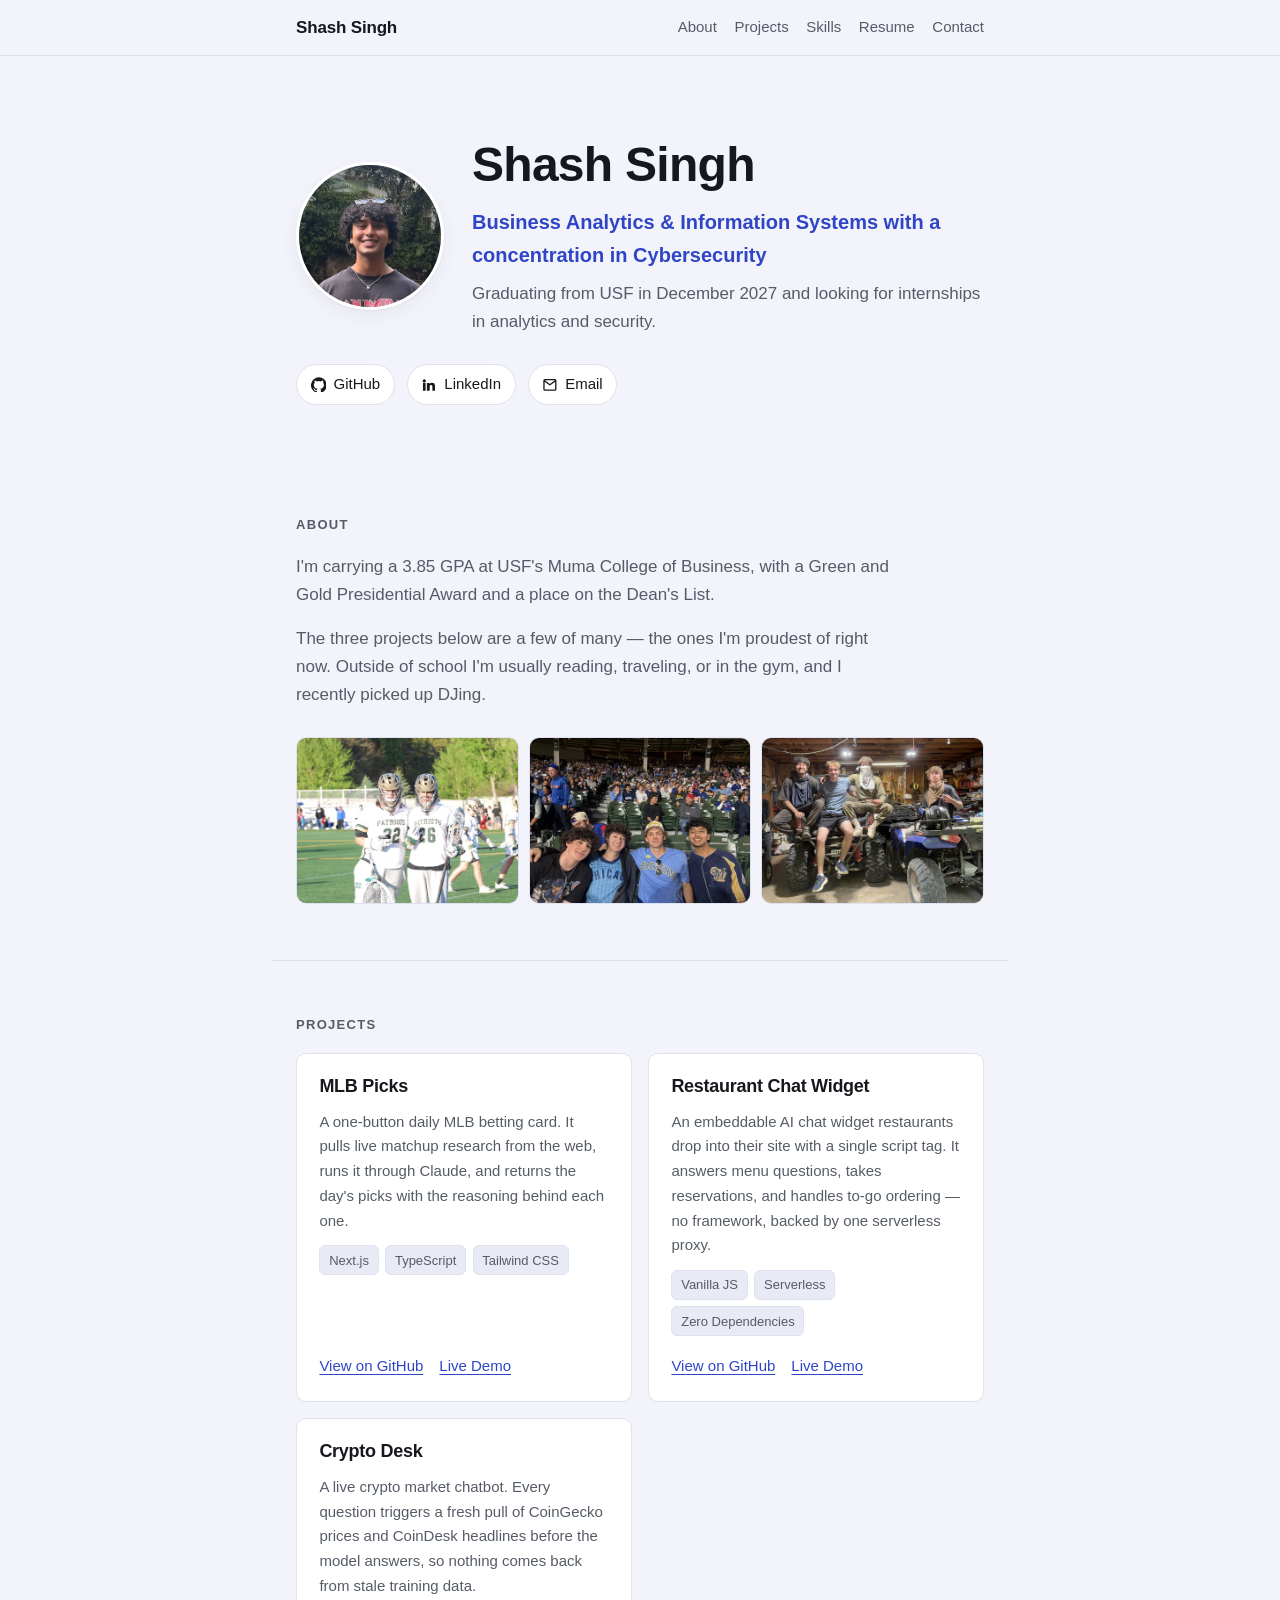
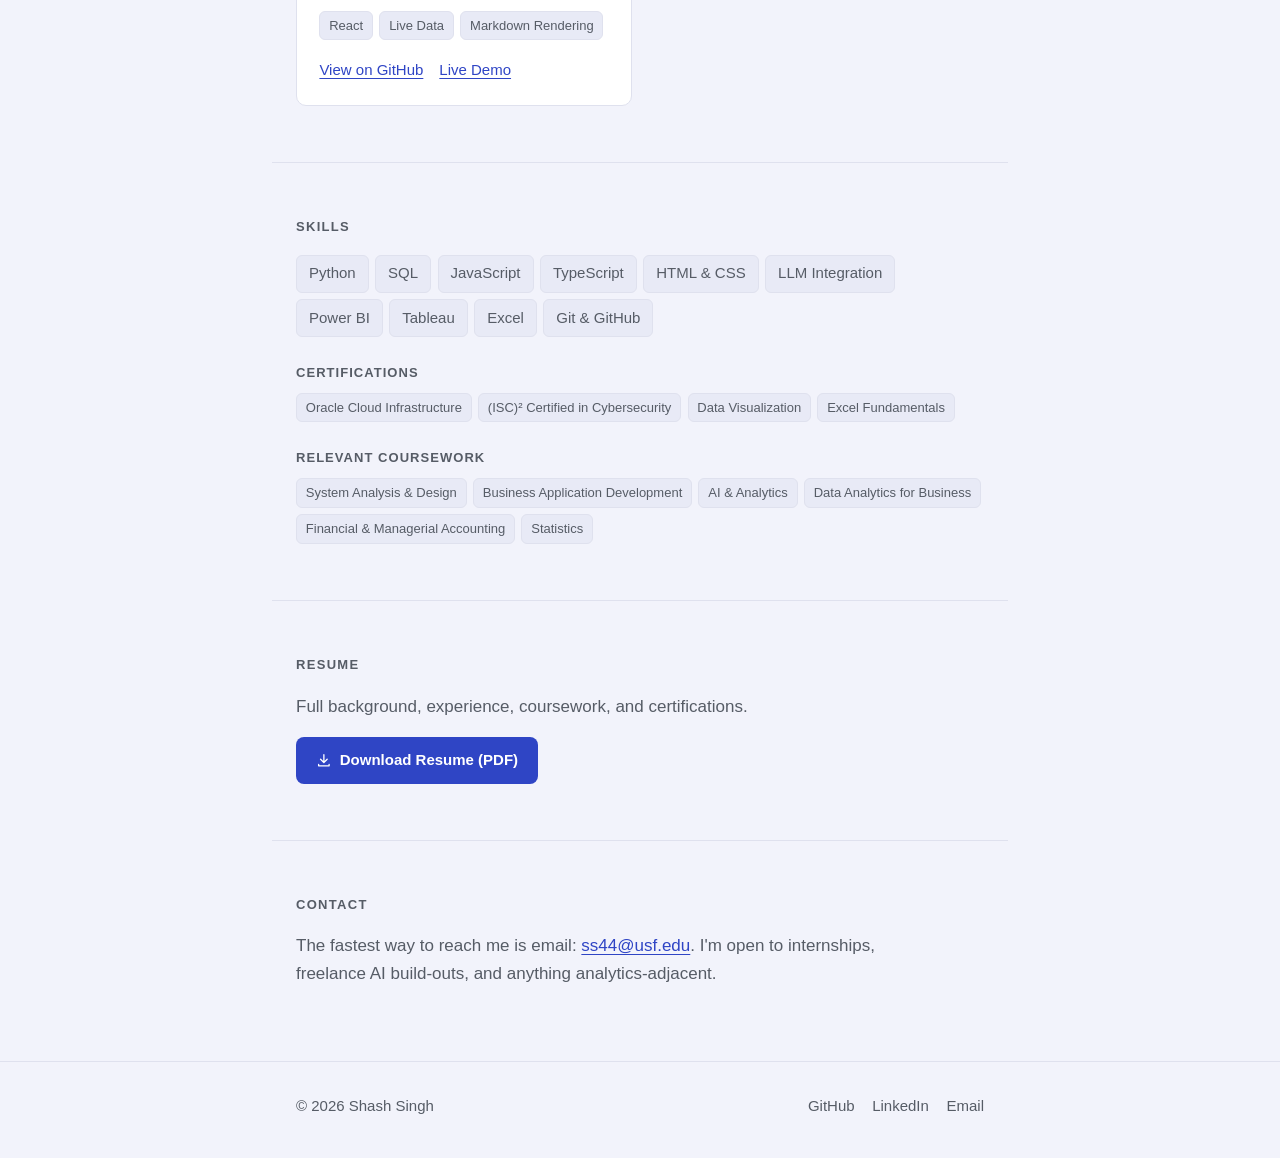
==== index.html @ b70b8b99 "Swap the mountain photo for two group shots The About strip is now three 4:3 photos instead of two s" ====
<!DOCTYPE html>
<html lang="en">
<head>
<meta charset="utf-8">
<meta name="viewport" content="width=device-width, initial-scale=1">
<title>Shash Singh — Business Analytics &amp; Information Systems</title>
<meta name="description" content="Shash Singh — analytics and cybersecurity student at the University of South Florida, building web apps and data tools.">
<link rel="stylesheet" href="styles.css">
</head>
<body>

<a class="skip-link" href="#main">Skip to content</a>

<header class="site-header">
  <div class="wrap header-inner">
    <a class="brand" href="#top">Shash Singh</a>
    <nav aria-label="Primary">
      <ul class="nav-list">
        <li><a href="#about">About</a></li>
        <li><a href="#projects">Projects</a></li>
        <li><a href="#skills">Skills</a></li>
        <li><a href="#resume">Resume</a></li>
        <li><a href="#contact">Contact</a></li>
      </ul>
    </nav>
  </div>
</header>

<main id="main">

  <!-- ============ HERO ============ -->
  <section id="top" class="hero wrap reveal">
    <div class="hero-inner">
      <img class="headshot" src="headshot.jpg" width="700" height="700"
           alt="Shash Singh">
      <div class="hero-text">
        <h1>Shash Singh</h1>
        <p class="hero-title">Business Analytics &amp; Information Systems with a concentration in Cybersecurity</p>
        <p class="hero-summary">
          Graduating from USF in December 2027 and looking for internships in analytics
          and security.
        </p>
      </div>
    </div>

    <ul class="social-list" aria-label="Social links">
      <li>
        <a class="social-link" href="https://github.com/shash825" rel="me noopener">
          <svg class="icon" viewBox="0 0 24 24" aria-hidden="true" focusable="false"><path fill="currentColor" d="M12 .5a12 12 0 0 0-3.79 23.4c.6.1.82-.26.82-.58v-2.2c-3.34.73-4.04-1.42-4.04-1.42-.55-1.4-1.34-1.77-1.34-1.77-1.1-.75.08-.73.08-.73 1.21.08 1.85 1.24 1.85 1.24 1.07 1.85 2.81 1.32 3.5 1.01.11-.78.42-1.32.76-1.62-2.67-.3-5.47-1.34-5.47-5.96 0-1.32.47-2.39 1.24-3.23-.13-.3-.54-1.53.11-3.18 0 0 1.01-.32 3.3 1.23a11.5 11.5 0 0 1 6.01 0c2.29-1.55 3.3-1.23 3.3-1.23.65 1.65.24 2.88.12 3.18.77.84 1.23 1.91 1.23 3.23 0 4.63-2.8 5.65-5.48 5.95.43.37.82 1.1.82 2.22v3.29c0 .32.21.69.82.57A12 12 0 0 0 12 .5Z"/></svg>
          GitHub
        </a>
      </li>
      <li>
        <a class="social-link" href="https://www.linkedin.com/in/shash28" rel="me noopener">
          <svg class="icon" viewBox="0 0 24 24" aria-hidden="true" focusable="false"><path fill="currentColor" d="M4.98 3.5a2.5 2.5 0 1 1 0 5 2.5 2.5 0 0 1 0-5ZM3 9h4v12H3V9Zm6 0h3.8v1.64h.05A4.17 4.17 0 0 1 16.6 8.7c4 0 4.74 2.5 4.74 5.76V21h-4v-5.66c0-1.35-.03-3.09-1.9-3.09-1.9 0-2.19 1.47-2.19 2.99V21H9V9Z"/></svg>
          LinkedIn
        </a>
      </li>
      <li>
        <a class="social-link" href="mailto:ss44@usf.edu">
          <svg class="icon" viewBox="0 0 24 24" aria-hidden="true" focusable="false"><path fill="currentColor" d="M2 5.5A2.5 2.5 0 0 1 4.5 3h15A2.5 2.5 0 0 1 22 5.5v13a2.5 2.5 0 0 1-2.5 2.5h-15A2.5 2.5 0 0 1 2 18.5v-13Zm2.4-.5 7.6 5.7L19.6 5H4.4ZM20 7.1l-7.4 5.56a1 1 0 0 1-1.2 0L4 7.1V19h16V7.1Z"/></svg>
          Email
        </a>
      </li>
    </ul>
  </section>

  <!-- ============ ABOUT ============ -->
  <section id="about" class="wrap section reveal">
    <h2>About</h2>
    <p class="prose">
      I'm carrying a 3.85 GPA at USF's Muma College of Business, with a Green and Gold
      Presidential Award and a place on the Dean's List.
    </p>
    <p class="prose">
      The three projects below are a few of many — the ones I'm proudest of right now.
      Outside of school I'm usually reading, traveling, or in the gym, and I recently
      picked up DJing.
    </p>

    <ul class="photo-strip">
      <li>
        <img src="photo-lacrosse.jpg" width="1000" height="750" loading="lazy"
             alt="Shash on the field with a teammate during a lacrosse game">
      </li>
      <li>
        <img src="photo-ballgame.jpg" width="1000" height="750" loading="lazy"
             alt="Shash with friends in the stands at a baseball game">
      </li>
      <li>
        <img src="photo-garage.jpg" width="1000" height="750" loading="lazy"
             alt="Shash with friends sitting on an ATV in a garage">
      </li>
    </ul>
  </section>

  <!-- ============ PROJECTS ============ -->
  <section id="projects" class="wrap section reveal">
    <h2>Projects</h2>
    <ul class="project-grid">

      <li class="card">
        <h3 class="card-title">MLB Picks</h3>
        <p class="card-desc">
          A one-button daily MLB betting card. It pulls live matchup research from the web,
          runs it through Claude, and returns the day's picks with the reasoning behind each one.
        </p>
        <ul class="tags" aria-label="Tech stack">
          <li class="tag">Next.js</li>
          <li class="tag">TypeScript</li>
          <li class="tag">Tailwind CSS</li>
        </ul>
        <p class="card-links">
          <a href="https://github.com/shash825/mlb-picks">View on GitHub<span class="sr-only"> — MLB Picks</span></a>
          <a href="https://mlb-picks-sooty.vercel.app">Live Demo<span class="sr-only"> — MLB Picks</span></a>
        </p>
      </li>

      <li class="card">
        <h3 class="card-title">Restaurant Chat Widget</h3>
        <p class="card-desc">
          An embeddable AI chat widget restaurants drop into their site with a single script
          tag. It answers menu questions, takes reservations, and handles to-go ordering —
          no framework, backed by one serverless proxy.
        </p>
        <ul class="tags" aria-label="Tech stack">
          <li class="tag">Vanilla JS</li>
          <li class="tag">Serverless</li>
          <li class="tag">Zero Dependencies</li>
        </ul>
        <p class="card-links">
          <a href="https://github.com/shash825/restaurant-chat-widget">View on GitHub<span class="sr-only"> — Restaurant Chat Widget</span></a>
          <a href="https://restaurant-chatbot-widget.vercel.app">Live Demo<span class="sr-only"> — Restaurant Chat Widget</span></a>
        </p>
      </li>

      <li class="card">
        <h3 class="card-title">Crypto Desk</h3>
        <p class="card-desc">
          A live crypto market chatbot. Every question triggers a fresh pull of CoinGecko
          prices and CoinDesk headlines before the model answers, so nothing comes back
          from stale training data.
        </p>
        <ul class="tags" aria-label="Tech stack">
          <li class="tag">React</li>
          <li class="tag">Live Data</li>
          <li class="tag">Markdown Rendering</li>
        </ul>
        <p class="card-links">
          <a href="https://github.com/shash825/crypto-newsletter-bot">View on GitHub<span class="sr-only"> — Crypto Desk</span></a>
          <a href="https://crypto-newsletter-bot.vercel.app">Live Demo<span class="sr-only"> — Crypto Desk</span></a>
        </p>
      </li>

    </ul>
  </section>

  <!-- ============ SKILLS ============ -->
  <section id="skills" class="wrap section reveal">
    <h2>Skills</h2>
    <ul class="tags tags-lg" aria-label="Skills and tools">
      <li class="tag">Python</li>
      <li class="tag">SQL</li>
      <li class="tag">JavaScript</li>
      <li class="tag">TypeScript</li>
      <li class="tag">HTML &amp; CSS</li>
      <li class="tag">LLM Integration</li>
      <li class="tag">Power BI</li>
      <li class="tag">Tableau</li>
      <li class="tag">Excel</li>
      <li class="tag">Git &amp; GitHub</li>
    </ul>

    <h3 class="subhead">Certifications</h3>
    <ul class="tags" aria-label="Certifications">
      <li class="tag">Oracle Cloud Infrastructure</li>
      <li class="tag">(ISC)² Certified in Cybersecurity</li>
      <li class="tag">Data Visualization</li>
      <li class="tag">Excel Fundamentals</li>
    </ul>

    <h3 class="subhead">Relevant Coursework</h3>
    <ul class="tags" aria-label="Relevant coursework">
      <li class="tag">System Analysis &amp; Design</li>
      <li class="tag">Business Application Development</li>
      <li class="tag">AI &amp; Analytics</li>
      <li class="tag">Data Analytics for Business</li>
      <li class="tag">Financial &amp; Managerial Accounting</li>
      <li class="tag">Statistics</li>
    </ul>
  </section>

  <!-- ============ RESUME ============ -->
  <section id="resume" class="wrap section reveal">
    <h2>Resume</h2>
    <p class="prose">Full background, experience, coursework, and certifications.</p>
    <p>
      <a class="btn" href="resume.pdf" download="Shashwat-Singh-Resume.pdf">
        <svg class="icon" viewBox="0 0 24 24" aria-hidden="true" focusable="false"><path fill="currentColor" d="M12 3a1 1 0 0 1 1 1v9.59l3.3-3.3a1 1 0 1 1 1.4 1.42l-5 5a1 1 0 0 1-1.4 0l-5-5a1 1 0 1 1 1.4-1.42l3.3 3.3V4a1 1 0 0 1 1-1Zm-8 15a1 1 0 0 1 1 1v1h14v-1a1 1 0 1 1 2 0v2a1 1 0 0 1-1 1H4a1 1 0 0 1-1-1v-2a1 1 0 0 1 1-1Z"/></svg>
        Download Resume (PDF)
      </a>
    </p>
  </section>

  <!-- ============ CONTACT ============ -->
  <section id="contact" class="wrap section reveal">
    <h2>Contact</h2>
    <p class="prose">
      The fastest way to reach me is email: <a href="mailto:ss44@usf.edu">ss44@usf.edu</a>.
      I'm open to internships, freelance AI build-outs, and anything analytics-adjacent.
    </p>
  </section>

</main>

<footer class="site-footer">
  <div class="wrap footer-inner">
    <p class="footer-name">&copy; <span id="year">2026</span> Shash Singh</p>
    <ul class="footer-links">
      <li><a href="https://github.com/shash825" rel="me noopener">GitHub</a></li>
      <li><a href="https://www.linkedin.com/in/shash28" rel="me noopener">LinkedIn</a></li>
      <li><a href="mailto:ss44@usf.edu">Email</a></li>
    </ul>
  </div>
</footer>

<script src="script.js"></script>
</body>
</html>
---- styles.css ----
/* ============================================================
   Personal portfolio — minimal static stylesheet
   Palette: near-black text on a soft indigo page, white cards, one indigo accent.
   All text/background pairs below meet WCAG AA (4.5:1+).
   ============================================================ */

:root {
  --bg:        #f2f3fb;   /* soft indigo page background */
  --surface:   #ffffff;   /* cards, chips, sticky header */
  --text:      #16181d;   /* 16.1:1 on --bg */
  --text-soft: #565c66;   /* 6.1:1  on --bg */
  --border:    #dfe1ee;   /* cool hairline, tuned to --bg */
  --accent:    #2f45c5;   /* 7.9:1  on --bg */
  --accent-dk: #1f2f96;

  --max: 46rem;
  --pad: 1.5rem;

  --radius: 10px;
  --shadow: 0 1px 2px rgba(22, 24, 29, .05), 0 6px 20px rgba(22, 24, 29, .05);

  --font: -apple-system, BlinkMacSystemFont, "Segoe UI", Roboto, Helvetica,
          Arial, "Noto Sans", sans-serif;
}

*, *::before, *::after { box-sizing: border-box; }

html { scroll-behavior: smooth; }

body {
  margin: 0;
  background: var(--bg);
  color: var(--text);
  font-family: var(--font);
  font-size: 1.0625rem;
  line-height: 1.65;
  -webkit-font-smoothing: antialiased;
}

img { max-width: 100%; height: auto; }

/* ---------- layout ---------- */

.wrap {
  width: 100%;
  max-width: var(--max);
  margin-inline: auto;
  padding-inline: var(--pad);
}

.section { padding-block: 3.5rem; }
.section + .section { border-top: 1px solid var(--border); }

/* ---------- typography ---------- */

h1, h2, h3 { line-height: 1.2; letter-spacing: -0.015em; margin: 0; }

h1 { font-size: clamp(2.25rem, 6vw, 3rem); font-weight: 700; }

h2 {
  font-size: 0.8125rem;
  font-weight: 600;
  text-transform: uppercase;
  letter-spacing: .1em;
  color: var(--text-soft);
  margin-bottom: 1.25rem;
}

h3 { font-size: 1.125rem; font-weight: 650; }

/* Sub-heading inside a section (e.g. Certifications under Skills) */
.subhead {
  font-size: .8125rem;
  font-weight: 600;
  text-transform: uppercase;
  letter-spacing: .08em;
  color: var(--text-soft);
  margin: 1.75rem 0 .75rem;
}

p { margin: 0 0 1rem; }
p:last-child { margin-bottom: 0; }

.prose { color: var(--text-soft); max-width: 38rem; }

a { color: var(--accent); text-decoration-thickness: 1px; text-underline-offset: 3px; }
a:hover { color: var(--accent-dk); }

:focus-visible {
  outline: 2px solid var(--accent);
  outline-offset: 3px;
  border-radius: 4px;
}

.sr-only {
  position: absolute; width: 1px; height: 1px;
  padding: 0; margin: -1px; overflow: hidden;
  clip: rect(0 0 0 0); white-space: nowrap; border: 0;
}

.skip-link {
  position: absolute; left: 50%; top: 0;
  transform: translate(-50%, -120%);
  background: var(--surface); color: var(--text);
  padding: .6rem 1rem; border: 1px solid var(--border);
  border-radius: 0 0 var(--radius) var(--radius);
  z-index: 20; text-decoration: none;
}
.skip-link:focus { transform: translate(-50%, 0); }

/* ---------- header ---------- */

.site-header {
  position: sticky; top: 0; z-index: 10;
  background: rgba(242, 243, 251, .88);
  backdrop-filter: blur(8px);
  border-bottom: 1px solid var(--border);
}

.header-inner {
  display: flex; flex-wrap: wrap; gap: .5rem 1.25rem;
  align-items: center; justify-content: space-between;
  padding-block: .85rem;
}

.brand {
  font-weight: 650; color: var(--text); text-decoration: none;
  letter-spacing: -0.01em;
}
.brand:hover { color: var(--accent); }

.nav-list {
  display: flex; flex-wrap: wrap; gap: 1.1rem;
  list-style: none; margin: 0; padding: 0;
  font-size: .9375rem;
}
.nav-list a { color: var(--text-soft); text-decoration: none; }
.nav-list a:hover { color: var(--accent); text-decoration: underline; }

/* ---------- hero ---------- */

.hero { padding-block: 5rem 3.5rem; }

.hero-inner {
  display: flex;
  align-items: center;
  gap: 1.75rem;
}

.headshot {
  width: clamp(96px, 20vw, 148px);
  height: auto;
  aspect-ratio: 1;
  flex: none;
  border-radius: 50%;
  object-fit: cover;
  border: 3px solid var(--surface);
  box-shadow: var(--shadow);
}

.hero-text { min-width: 0; }

.hero-title {
  font-size: 1.25rem; font-weight: 550;
  color: var(--accent);
  margin-top: .75rem; margin-bottom: .5rem;
}

.hero-summary { color: var(--text-soft); max-width: 34rem; }

.social-list {
  display: flex; flex-wrap: wrap; gap: .5rem .75rem;
  list-style: none; margin: 1.75rem 0 0; padding: 0;
}

.social-link {
  display: inline-flex; align-items: center; gap: .45rem;
  padding: .45rem .85rem;
  font-size: .9375rem; font-weight: 500;
  color: var(--text); text-decoration: none;
  background: var(--surface);
  border: 1px solid var(--border);
  border-radius: 999px;
  transition: border-color .15s ease, color .15s ease, transform .15s ease;
}
.social-link:hover {
  color: var(--accent); border-color: var(--accent);
  transform: translateY(-1px);
}

.icon { width: 1.05em; height: 1.05em; flex: none; }

/* ---------- photo strip (About) ---------- */

.photo-strip {
  display: grid;
  grid-template-columns: repeat(3, 1fr);
  gap: .6rem;
  list-style: none;
  margin: 1.75rem 0 0;
  padding: 0;
}

.photo-strip img {
  display: block;
  width: 100%;
  height: auto;
  aspect-ratio: 4 / 3;
  object-fit: cover;
  border-radius: var(--radius);
  border: 1px solid var(--border);
  transition: transform .2s ease;
}
.photo-strip img:hover { transform: scale(1.015); }

/* ---------- projects ---------- */

.project-grid {
  display: grid; gap: 1rem;
  grid-template-columns: repeat(auto-fit, minmax(17rem, 1fr));
  list-style: none; margin: 0; padding: 0;
}

.card {
  display: flex; flex-direction: column;
  gap: .75rem;
  background: var(--surface);
  border: 1px solid var(--border);
  border-radius: var(--radius);
  padding: 1.4rem;
  transition: border-color .18s ease, box-shadow .18s ease, transform .18s ease;
}
.card:hover {
  border-color: #c9cde4;
  box-shadow: var(--shadow);
  transform: translateY(-2px);
}

.card-title { margin: 0; }
.card-desc { color: var(--text-soft); font-size: .9375rem; margin: 0; }

.card-links {
  display: flex; flex-wrap: wrap; gap: 1rem;
  margin: auto 0 0; padding-top: .35rem;
  font-size: .9375rem; font-weight: 500;
}

/* ---------- tags ---------- */

.tags {
  display: flex; flex-wrap: wrap; gap: .4rem;
  list-style: none; margin: 0; padding: 0;
}

.tag {
  font-size: .8125rem;
  color: var(--text-soft);
  background: #e8eaf6;
  border: 1px solid var(--border);
  border-radius: 6px;
  padding: .2rem .55rem;
  white-space: nowrap;
}

.tags-lg .tag { font-size: .9375rem; padding: .35rem .75rem; }

/* ---------- buttons ---------- */

.btn {
  display: inline-flex; align-items: center; gap: .5rem;
  background: var(--accent); color: #fff;
  font-weight: 550; font-size: .9375rem;
  padding: .7rem 1.25rem;
  border-radius: 8px; text-decoration: none;
  transition: background .15s ease, transform .15s ease;
}
.btn:hover { background: var(--accent-dk); color: #fff; transform: translateY(-1px); }

/* ---------- footer ---------- */

.site-footer {
  border-top: 1px solid var(--border);
  margin-top: 1rem;
  padding-block: 2rem 2.5rem;
  font-size: .9375rem;
  color: var(--text-soft);
}

.footer-inner {
  display: flex; flex-wrap: wrap; gap: .5rem 1.5rem;
  align-items: center; justify-content: space-between;
}

.footer-name { margin: 0; }

.footer-links {
  display: flex; flex-wrap: wrap; gap: 1.1rem;
  list-style: none; margin: 0; padding: 0;
}
.footer-links a { color: var(--text-soft); text-decoration: none; }
.footer-links a:hover { color: var(--accent); text-decoration: underline; }

/* ---------- scroll reveal (progressive enhancement) ---------- */

.js .reveal {
  opacity: 0;
  transform: translateY(12px);
  transition: opacity .5s ease, transform .5s ease;
}
.js .reveal.is-visible { opacity: 1; transform: none; }

@media (prefers-reduced-motion: reduce) {
  html { scroll-behavior: auto; }
  *, *::before, *::after {
    animation-duration: .01ms !important;
    transition-duration: .01ms !important;
  }
  .js .reveal { opacity: 1; transform: none; }
}

/* ---------- small screens ---------- */

@media (max-width: 34rem) {
  .hero { padding-block: 3.25rem 2.5rem; }
  .hero-inner { flex-direction: column; align-items: flex-start; gap: 1.15rem; }
  .section { padding-block: 2.75rem; }
  .nav-list { gap: .85rem; font-size: .875rem; }
}
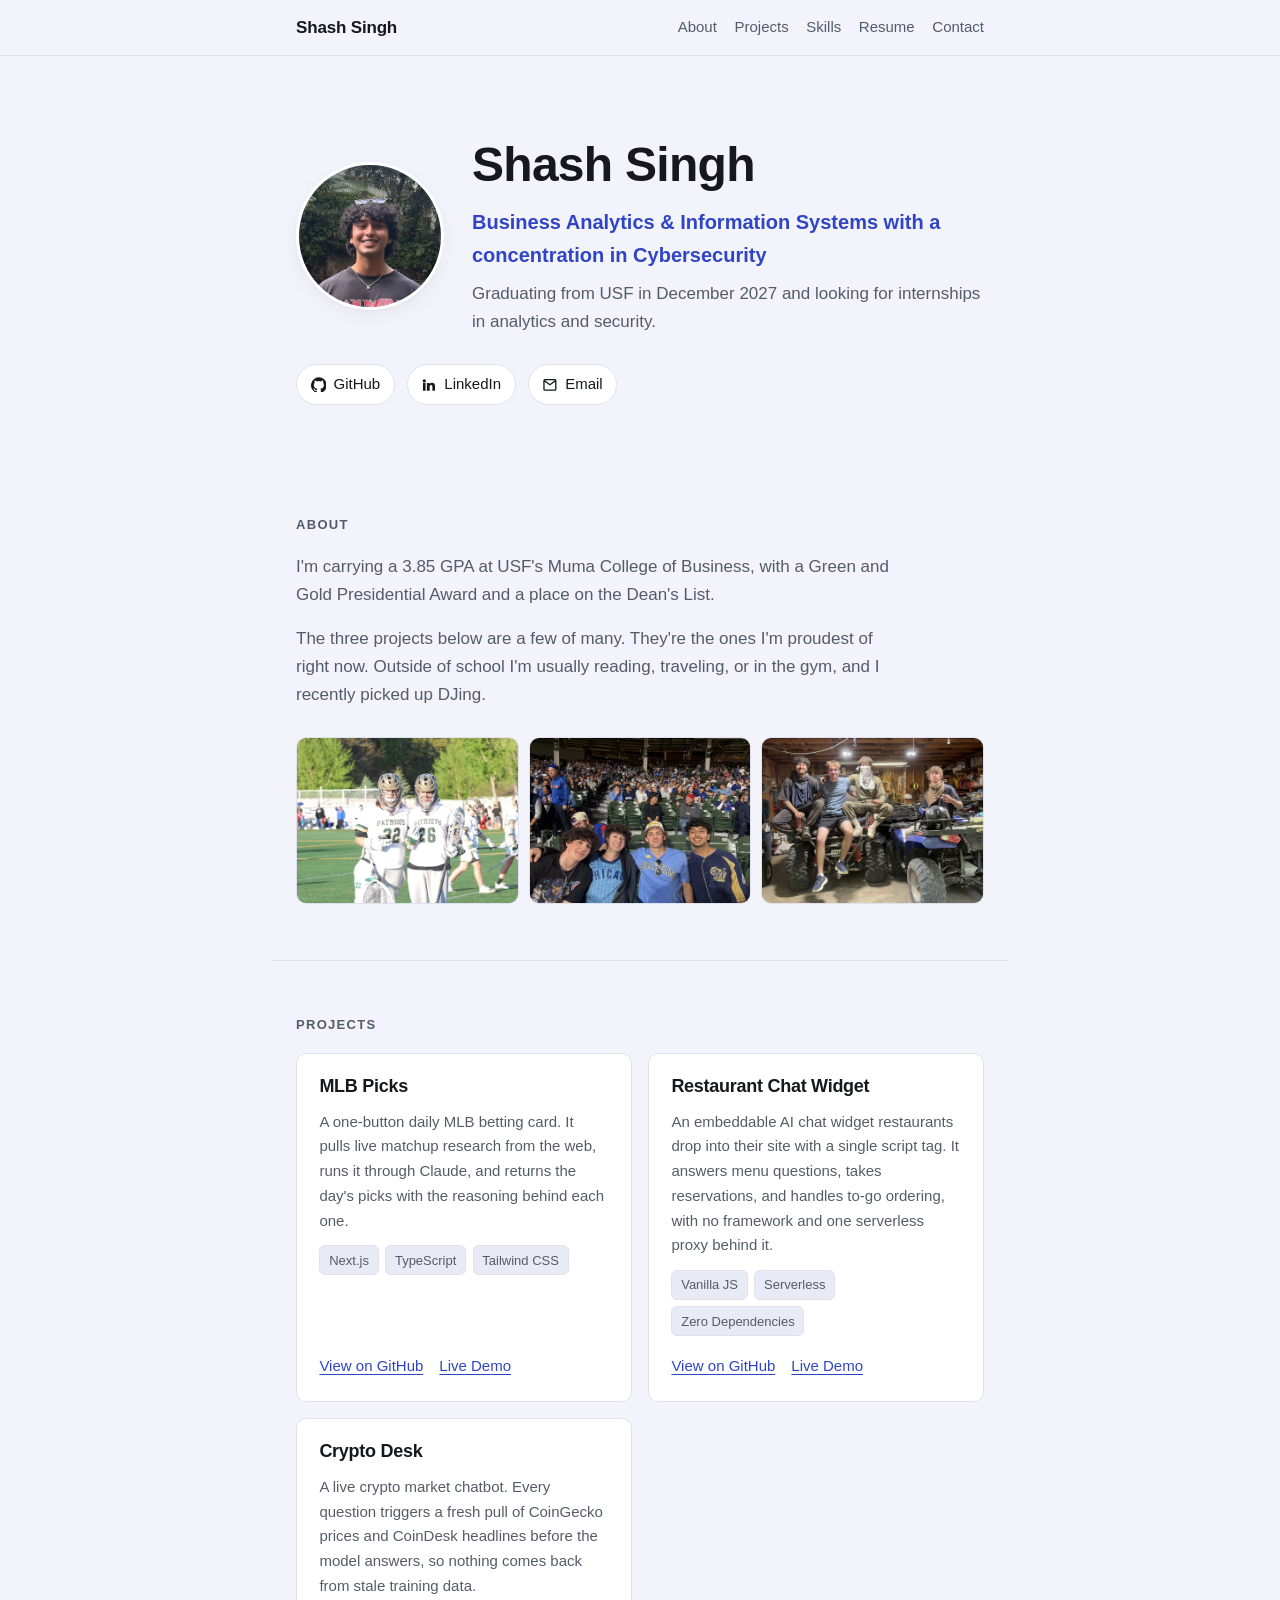
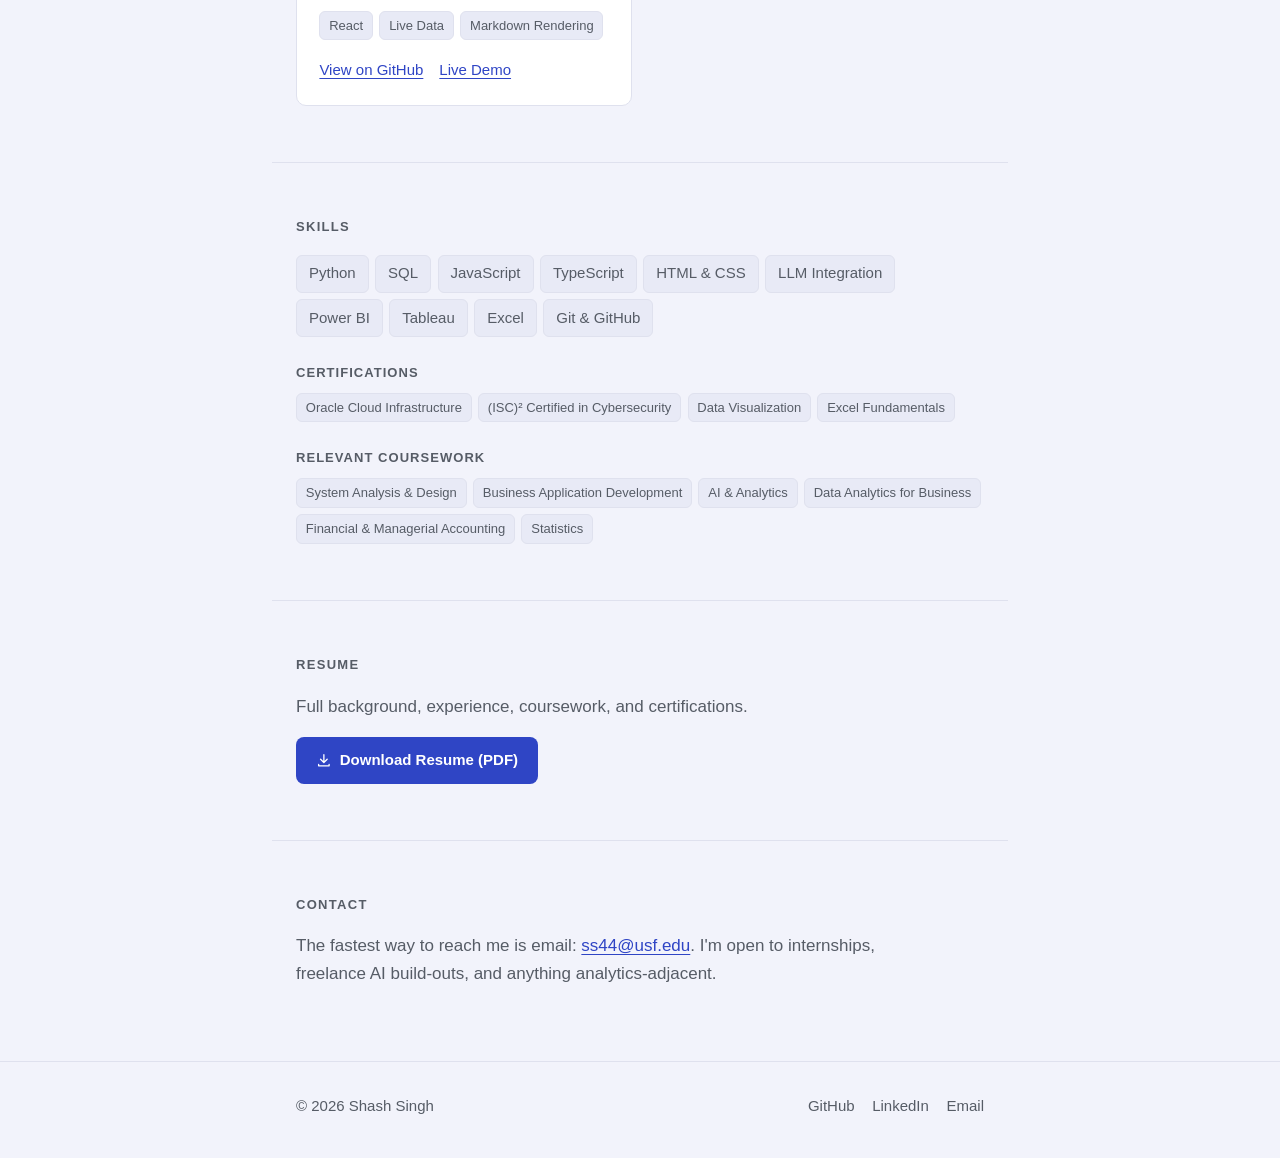
==== commit e676babd: "Remove em dashes from page copy Rewrites each one rather than swapping in a hyphen: the About line b" ====
--- a/index.html
+++ b/index.html
@@ -3,8 +3,8 @@
 <head>
 <meta charset="utf-8">
 <meta name="viewport" content="width=device-width, initial-scale=1">
-<title>Shash Singh — Business Analytics &amp; Information Systems</title>
-<meta name="description" content="Shash Singh — analytics and cybersecurity student at the University of South Florida, building web apps and data tools.">
+<title>Shash Singh | Business Analytics &amp; Information Systems</title>
+<meta name="description" content="Shash Singh, analytics and cybersecurity student at the University of South Florida, building web apps and data tools.">
 <link rel="stylesheet" href="styles.css">
 </head>
 <body>
@@ -73,7 +73,7 @@
       Presidential Award and a place on the Dean's List.
     </p>
     <p class="prose">
-      The three projects below are a few of many — the ones I'm proudest of right now.
+      The three projects below are a few of many. They're the ones I'm proudest of right now.
       Outside of school I'm usually reading, traveling, or in the gym, and I recently
       picked up DJing.
     </p>
@@ -111,8 +111,8 @@
           <li class="tag">Tailwind CSS</li>
         </ul>
         <p class="card-links">
-          <a href="https://github.com/shash825/mlb-picks">View on GitHub<span class="sr-only"> — MLB Picks</span></a>
-          <a href="https://mlb-picks-sooty.vercel.app">Live Demo<span class="sr-only"> — MLB Picks</span></a>
+          <a href="https://github.com/shash825/mlb-picks">View on GitHub<span class="sr-only"> for MLB Picks</span></a>
+          <a href="https://mlb-picks-sooty.vercel.app">Live Demo<span class="sr-only"> for MLB Picks</span></a>
         </p>
       </li>
 
@@ -120,8 +120,8 @@
         <h3 class="card-title">Restaurant Chat Widget</h3>
         <p class="card-desc">
           An embeddable AI chat widget restaurants drop into their site with a single script
-          tag. It answers menu questions, takes reservations, and handles to-go ordering —
-          no framework, backed by one serverless proxy.
+          tag. It answers menu questions, takes reservations, and handles to-go ordering,
+          with no framework and one serverless proxy behind it.
         </p>
         <ul class="tags" aria-label="Tech stack">
           <li class="tag">Vanilla JS</li>
@@ -129,8 +129,8 @@
           <li class="tag">Zero Dependencies</li>
         </ul>
         <p class="card-links">
-          <a href="https://github.com/shash825/restaurant-chat-widget">View on GitHub<span class="sr-only"> — Restaurant Chat Widget</span></a>
-          <a href="https://restaurant-chatbot-widget.vercel.app">Live Demo<span class="sr-only"> — Restaurant Chat Widget</span></a>
+          <a href="https://github.com/shash825/restaurant-chat-widget">View on GitHub<span class="sr-only"> for Restaurant Chat Widget</span></a>
+          <a href="https://restaurant-chatbot-widget.vercel.app">Live Demo<span class="sr-only"> for Restaurant Chat Widget</span></a>
         </p>
       </li>
 
@@ -147,8 +147,8 @@
           <li class="tag">Markdown Rendering</li>
         </ul>
         <p class="card-links">
-          <a href="https://github.com/shash825/crypto-newsletter-bot">View on GitHub<span class="sr-only"> — Crypto Desk</span></a>
-          <a href="https://crypto-newsletter-bot.vercel.app">Live Demo<span class="sr-only"> — Crypto Desk</span></a>
+          <a href="https://github.com/shash825/crypto-newsletter-bot">View on GitHub<span class="sr-only"> for Crypto Desk</span></a>
+          <a href="https://crypto-newsletter-bot.vercel.app">Live Demo<span class="sr-only"> for Crypto Desk</span></a>
         </p>
       </li>
 
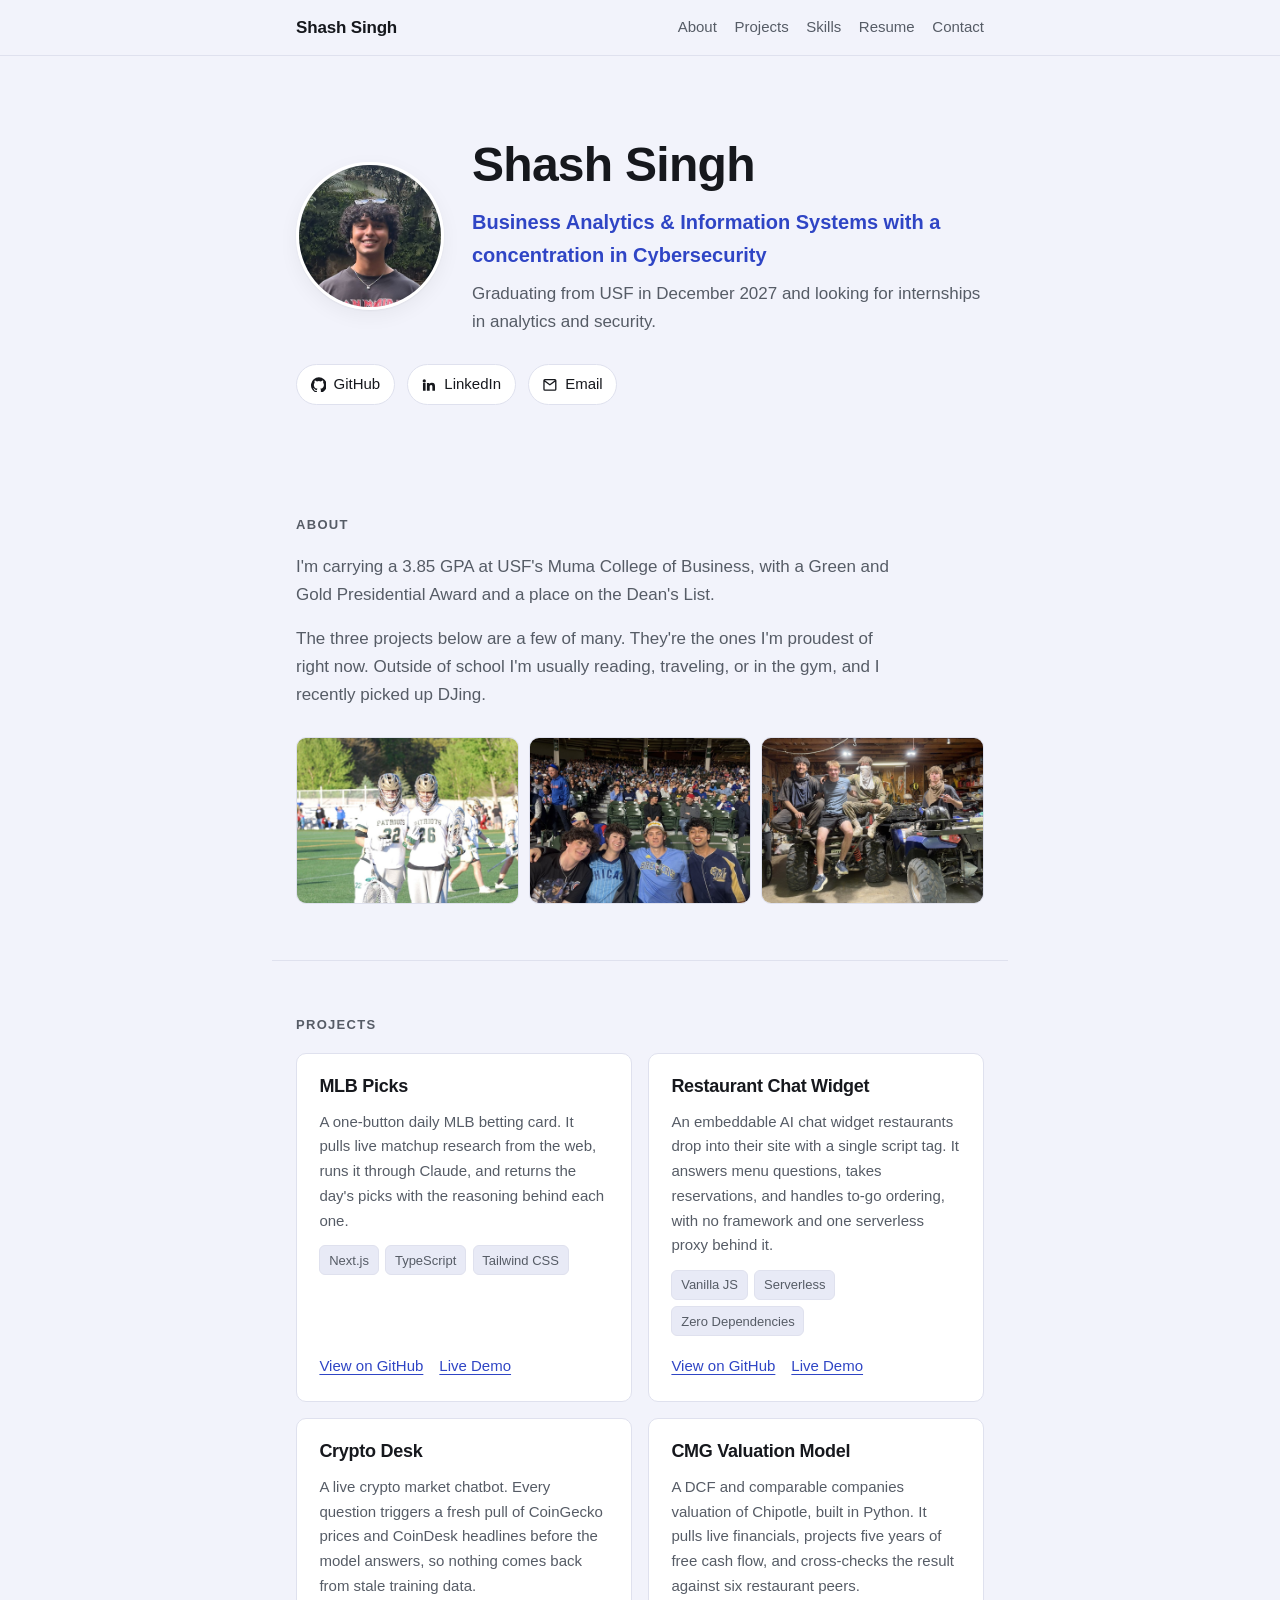
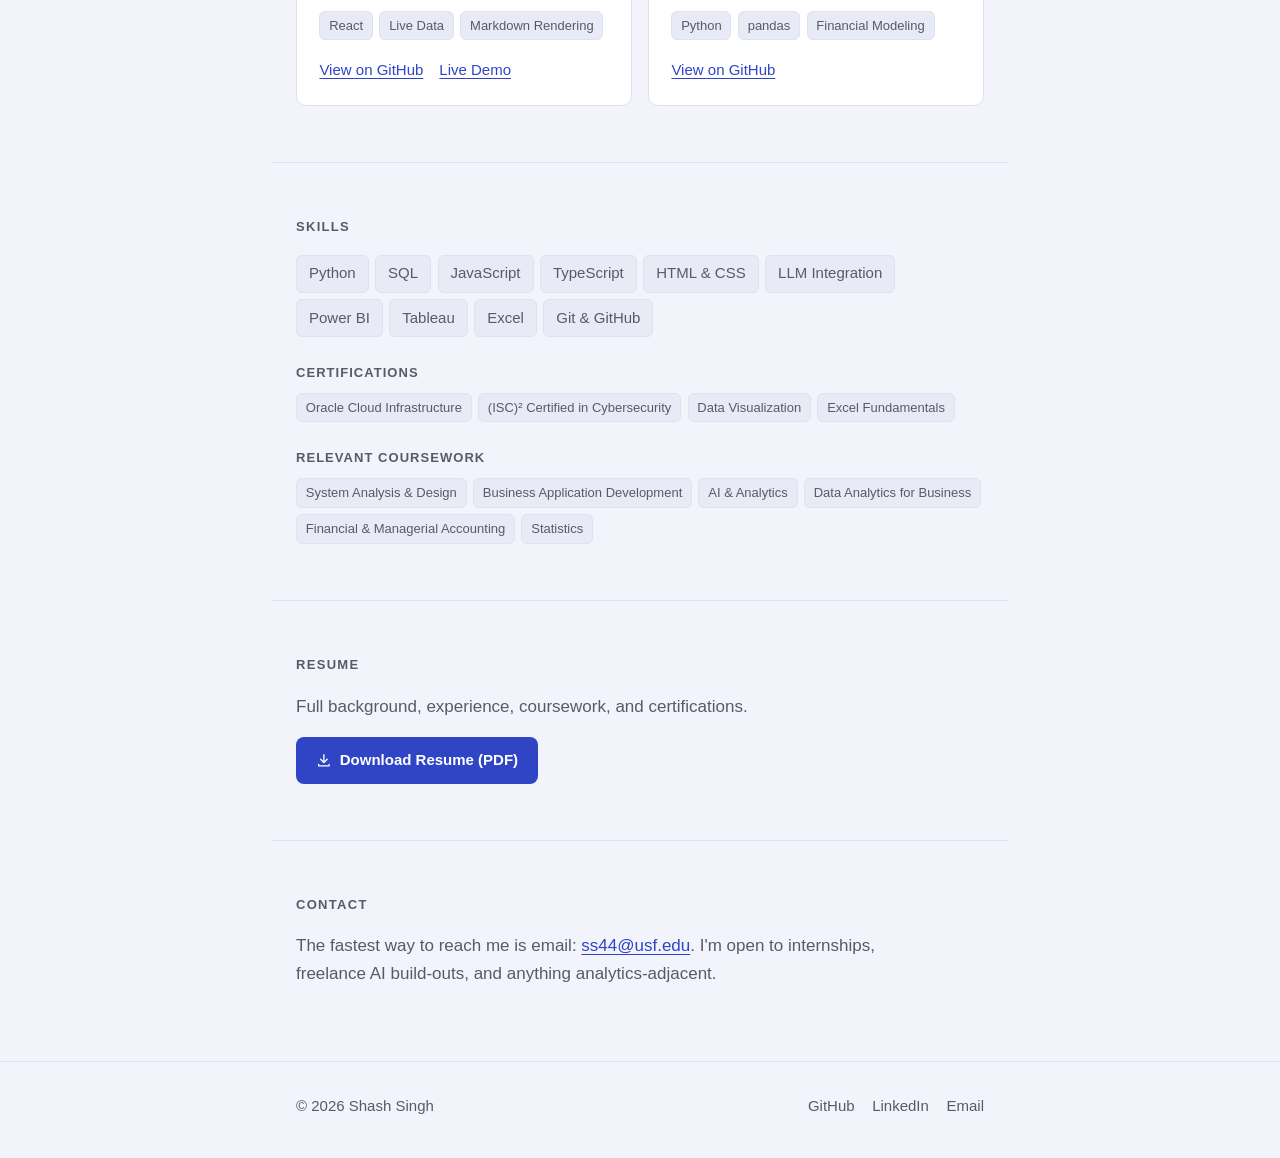
==== commit b8bc68fc: "Add CMG Valuation Model project card GitHub link only; the repo is a Python analysis with nothing de" ====
--- a/index.html
+++ b/index.html
@@ -152,6 +152,23 @@
         </p>
       </li>
 
+      <li class="card">
+        <h3 class="card-title">CMG Valuation Model</h3>
+        <p class="card-desc">
+          A DCF and comparable companies valuation of Chipotle, built in Python. It pulls
+          live financials, projects five years of free cash flow, and cross-checks the
+          result against six restaurant peers.
+        </p>
+        <ul class="tags" aria-label="Tech stack">
+          <li class="tag">Python</li>
+          <li class="tag">pandas</li>
+          <li class="tag">Financial Modeling</li>
+        </ul>
+        <p class="card-links">
+          <a href="https://github.com/shash825/cmg-valuation-model">View on GitHub<span class="sr-only"> for CMG Valuation Model</span></a>
+        </p>
+      </li>
+
     </ul>
   </section>
 
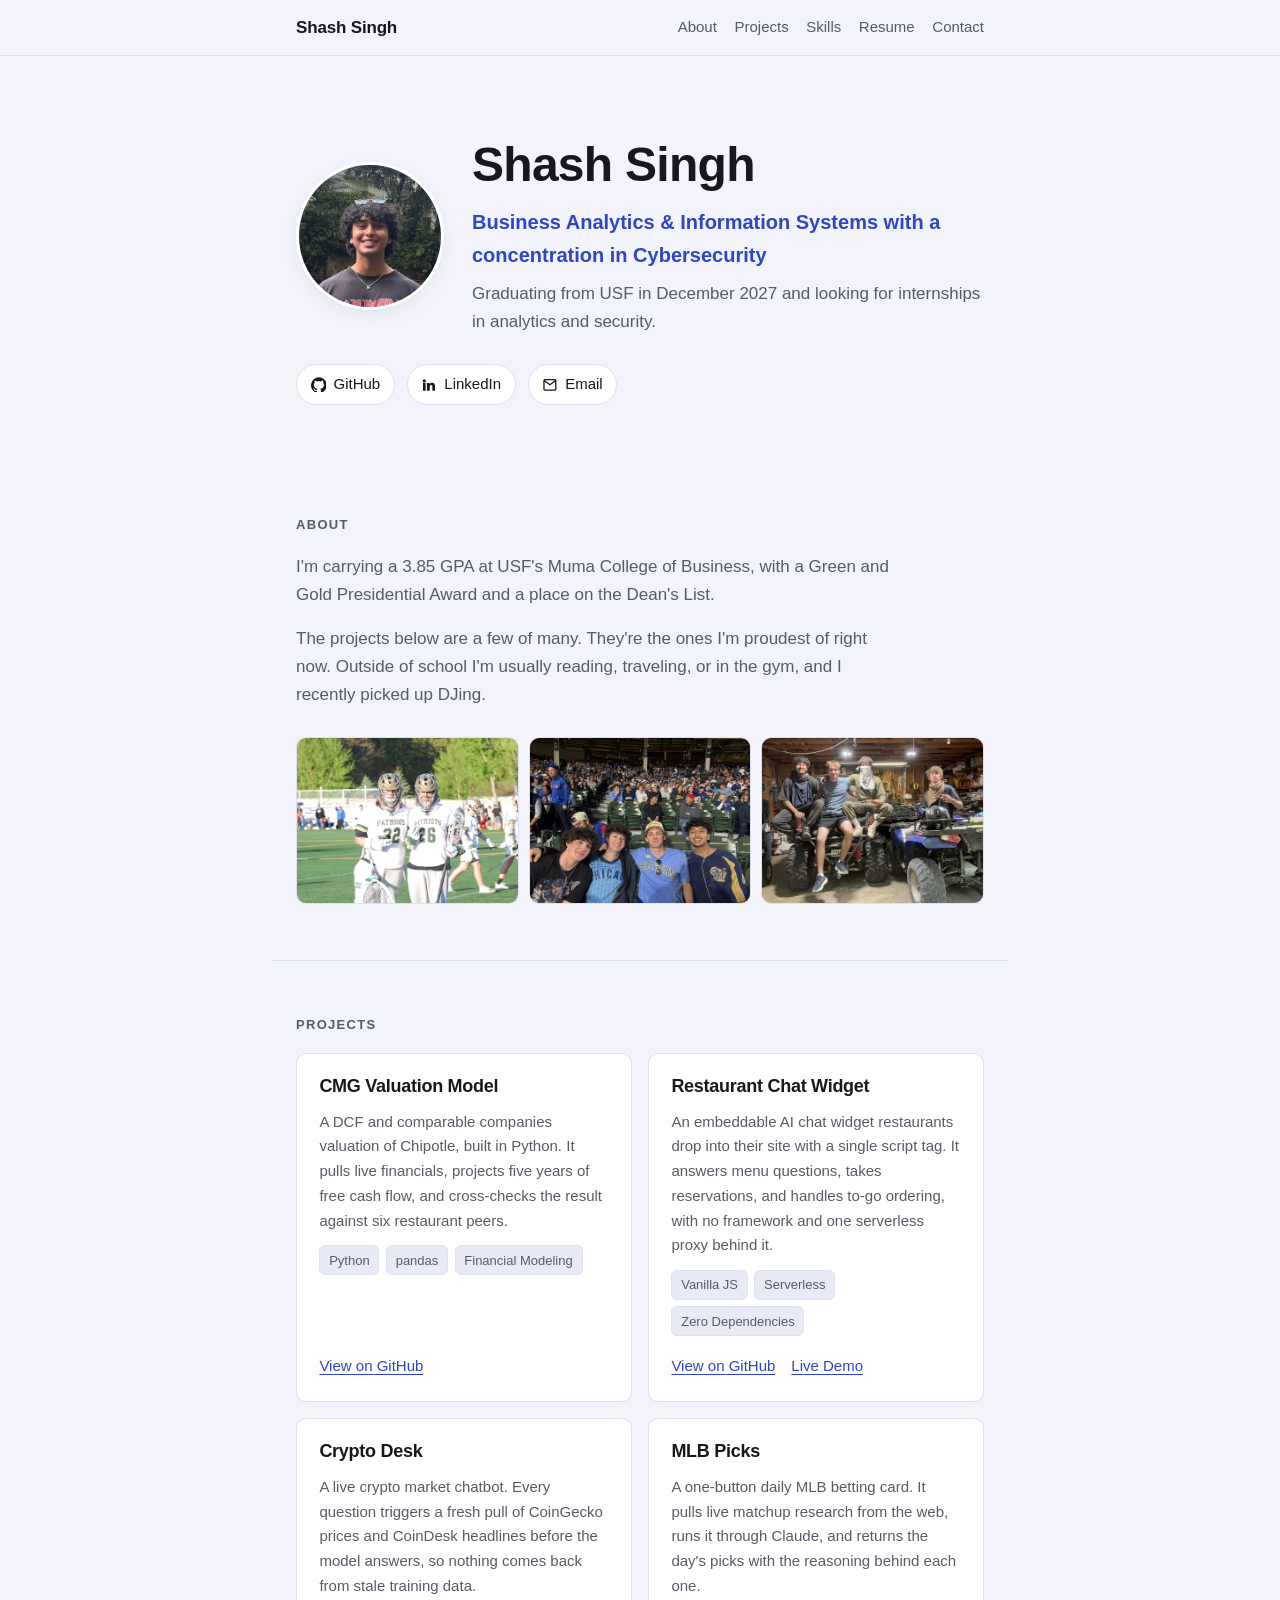
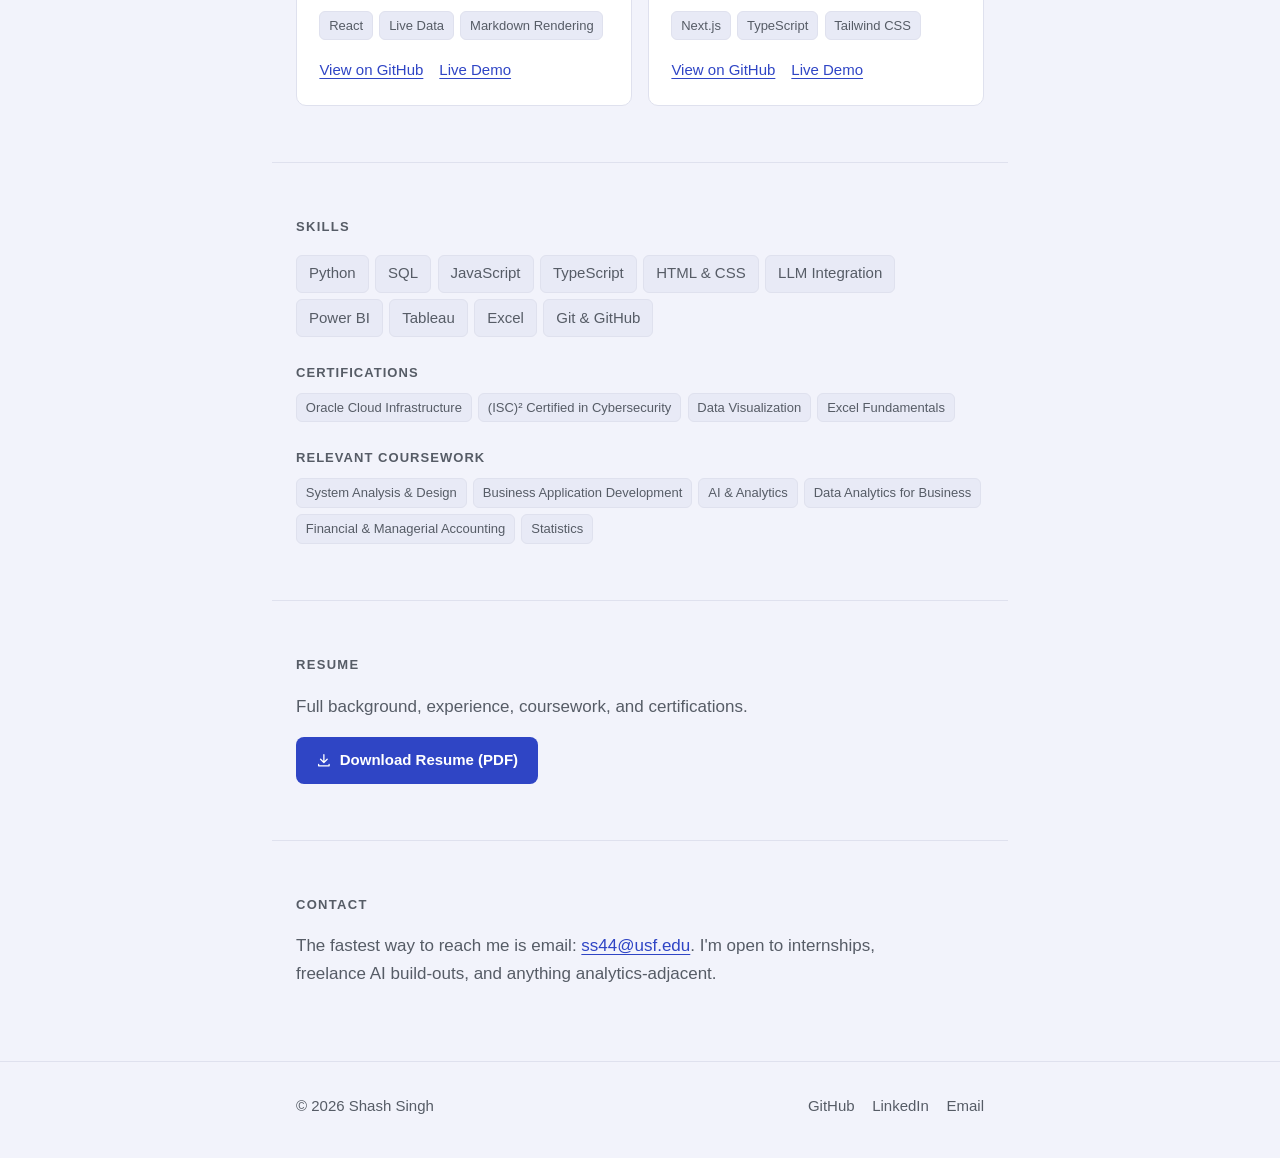
==== commit 4c7e1313: "Lead the projects grid with the valuation model Swaps CMG Valuation Model into the first slot and ML" ====
--- a/index.html
+++ b/index.html
@@ -73,7 +73,7 @@
       Presidential Award and a place on the Dean's List.
     </p>
     <p class="prose">
-      The three projects below are a few of many. They're the ones I'm proudest of right now.
+      The projects below are a few of many. They're the ones I'm proudest of right now.
       Outside of school I'm usually reading, traveling, or in the gym, and I recently
       picked up DJing.
     </p>
@@ -100,6 +100,59 @@
     <ul class="project-grid">
 
       <li class="card">
+        <h3 class="card-title">CMG Valuation Model</h3>
+        <p class="card-desc">
+          A DCF and comparable companies valuation of Chipotle, built in Python. It pulls
+          live financials, projects five years of free cash flow, and cross-checks the
+          result against six restaurant peers.
+        </p>
+        <ul class="tags" aria-label="Tech stack">
+          <li class="tag">Python</li>
+          <li class="tag">pandas</li>
+          <li class="tag">Financial Modeling</li>
+        </ul>
+        <p class="card-links">
+          <a href="https://github.com/shash825/cmg-valuation-model">View on GitHub<span class="sr-only"> for CMG Valuation Model</span></a>
+        </p>
+      </li>
+
+      <li class="card">
+        <h3 class="card-title">Restaurant Chat Widget</h3>
+        <p class="card-desc">
+          An embeddable AI chat widget restaurants drop into their site with a single script
+          tag. It answers menu questions, takes reservations, and handles to-go ordering,
+          with no framework and one serverless proxy behind it.
+        </p>
+        <ul class="tags" aria-label="Tech stack">
+          <li class="tag">Vanilla JS</li>
+          <li class="tag">Serverless</li>
+          <li class="tag">Zero Dependencies</li>
+        </ul>
+        <p class="card-links">
+          <a href="https://github.com/shash825/restaurant-chat-widget">View on GitHub<span class="sr-only"> for Restaurant Chat Widget</span></a>
+          <a href="https://restaurant-chatbot-widget.vercel.app">Live Demo<span class="sr-only"> for Restaurant Chat Widget</span></a>
+        </p>
+      </li>
+
+      <li class="card">
+        <h3 class="card-title">Crypto Desk</h3>
+        <p class="card-desc">
+          A live crypto market chatbot. Every question triggers a fresh pull of CoinGecko
+          prices and CoinDesk headlines before the model answers, so nothing comes back
+          from stale training data.
+        </p>
+        <ul class="tags" aria-label="Tech stack">
+          <li class="tag">React</li>
+          <li class="tag">Live Data</li>
+          <li class="tag">Markdown Rendering</li>
+        </ul>
+        <p class="card-links">
+          <a href="https://github.com/shash825/crypto-newsletter-bot">View on GitHub<span class="sr-only"> for Crypto Desk</span></a>
+          <a href="https://crypto-newsletter-bot.vercel.app">Live Demo<span class="sr-only"> for Crypto Desk</span></a>
+        </p>
+      </li>
+
+      <li class="card">
         <h3 class="card-title">MLB Picks</h3>
         <p class="card-desc">
           A one-button daily MLB betting card. It pulls live matchup research from the web,
@@ -113,59 +166,6 @@
         <p class="card-links">
           <a href="https://github.com/shash825/mlb-picks">View on GitHub<span class="sr-only"> for MLB Picks</span></a>
           <a href="https://mlb-picks-sooty.vercel.app">Live Demo<span class="sr-only"> for MLB Picks</span></a>
-        </p>
-      </li>
-
-      <li class="card">
-        <h3 class="card-title">Restaurant Chat Widget</h3>
-        <p class="card-desc">
-          An embeddable AI chat widget restaurants drop into their site with a single script
-          tag. It answers menu questions, takes reservations, and handles to-go ordering,
-          with no framework and one serverless proxy behind it.
-        </p>
-        <ul class="tags" aria-label="Tech stack">
-          <li class="tag">Vanilla JS</li>
-          <li class="tag">Serverless</li>
-          <li class="tag">Zero Dependencies</li>
-        </ul>
-        <p class="card-links">
-          <a href="https://github.com/shash825/restaurant-chat-widget">View on GitHub<span class="sr-only"> for Restaurant Chat Widget</span></a>
-          <a href="https://restaurant-chatbot-widget.vercel.app">Live Demo<span class="sr-only"> for Restaurant Chat Widget</span></a>
-        </p>
-      </li>
-
-      <li class="card">
-        <h3 class="card-title">Crypto Desk</h3>
-        <p class="card-desc">
-          A live crypto market chatbot. Every question triggers a fresh pull of CoinGecko
-          prices and CoinDesk headlines before the model answers, so nothing comes back
-          from stale training data.
-        </p>
-        <ul class="tags" aria-label="Tech stack">
-          <li class="tag">React</li>
-          <li class="tag">Live Data</li>
-          <li class="tag">Markdown Rendering</li>
-        </ul>
-        <p class="card-links">
-          <a href="https://github.com/shash825/crypto-newsletter-bot">View on GitHub<span class="sr-only"> for Crypto Desk</span></a>
-          <a href="https://crypto-newsletter-bot.vercel.app">Live Demo<span class="sr-only"> for Crypto Desk</span></a>
-        </p>
-      </li>
-
-      <li class="card">
-        <h3 class="card-title">CMG Valuation Model</h3>
-        <p class="card-desc">
-          A DCF and comparable companies valuation of Chipotle, built in Python. It pulls
-          live financials, projects five years of free cash flow, and cross-checks the
-          result against six restaurant peers.
-        </p>
-        <ul class="tags" aria-label="Tech stack">
-          <li class="tag">Python</li>
-          <li class="tag">pandas</li>
-          <li class="tag">Financial Modeling</li>
-        </ul>
-        <p class="card-links">
-          <a href="https://github.com/shash825/cmg-valuation-model">View on GitHub<span class="sr-only"> for CMG Valuation Model</span></a>
         </p>
       </li>
 
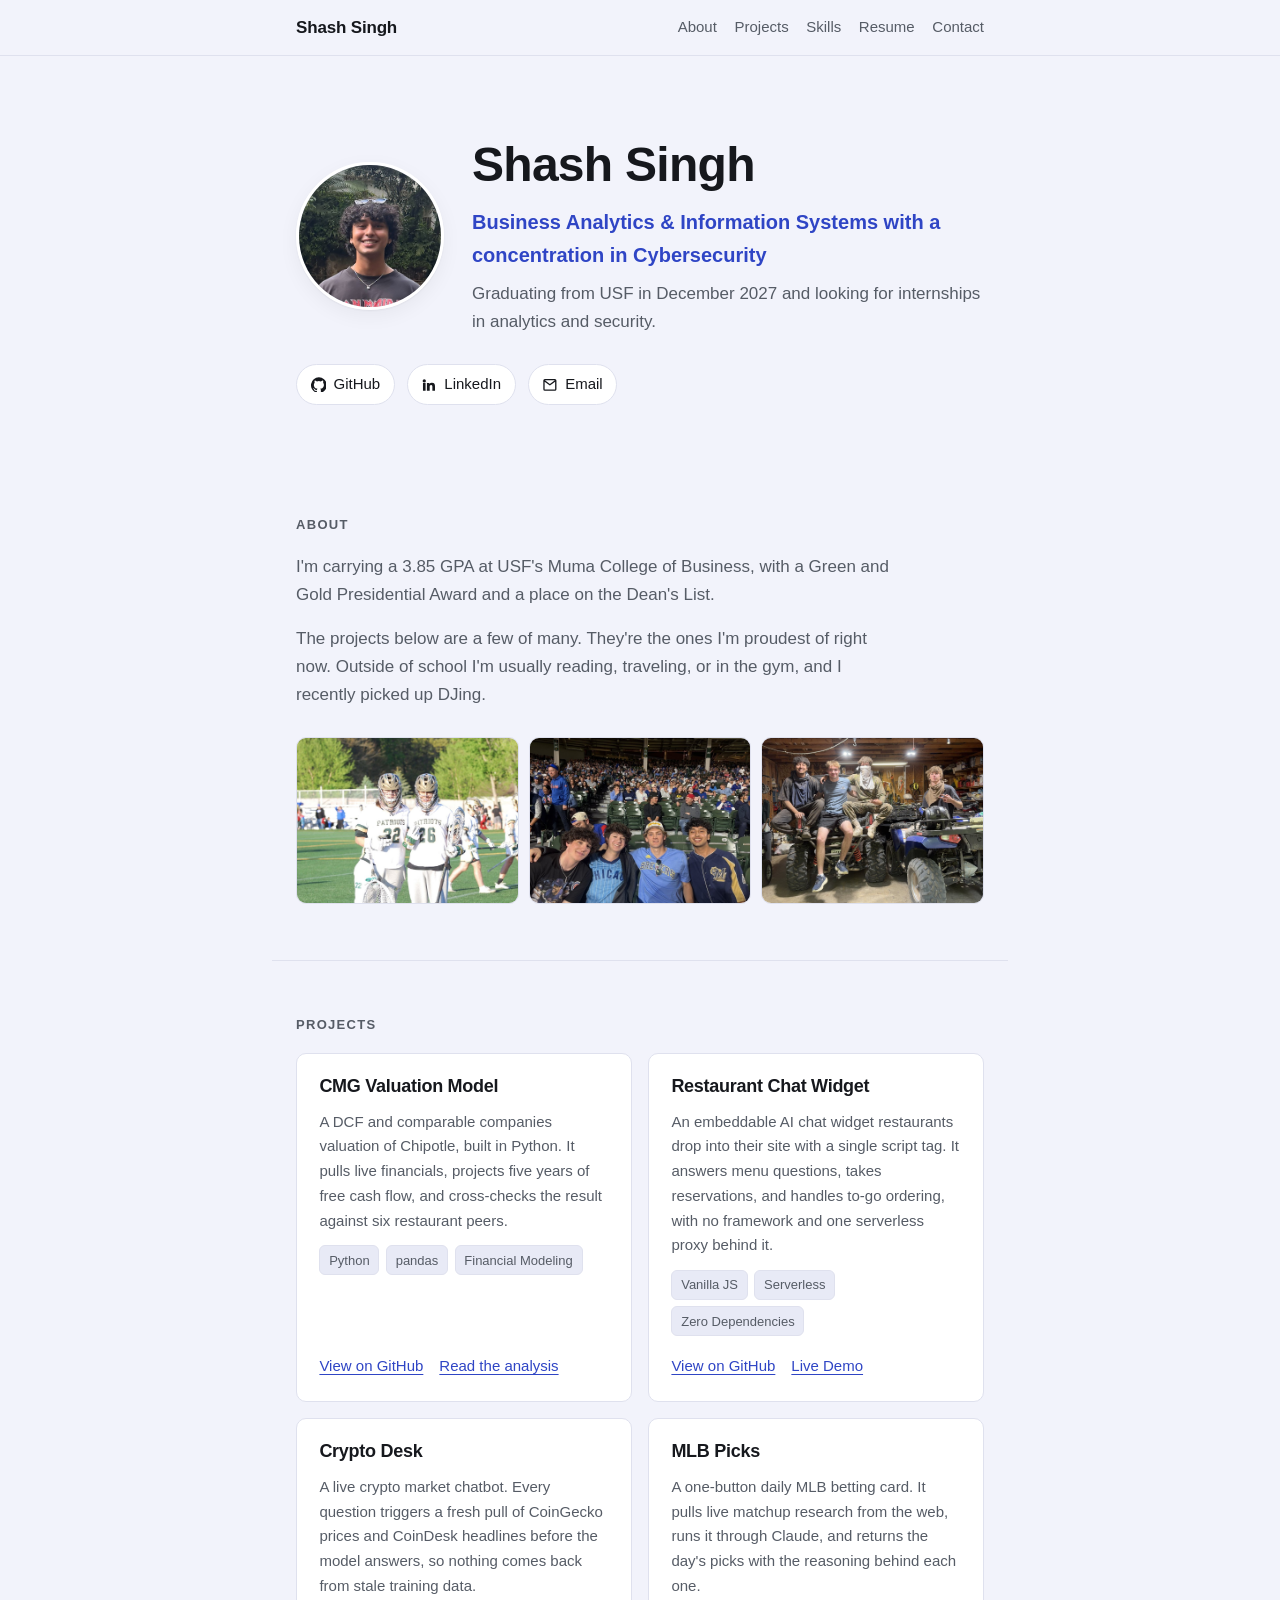
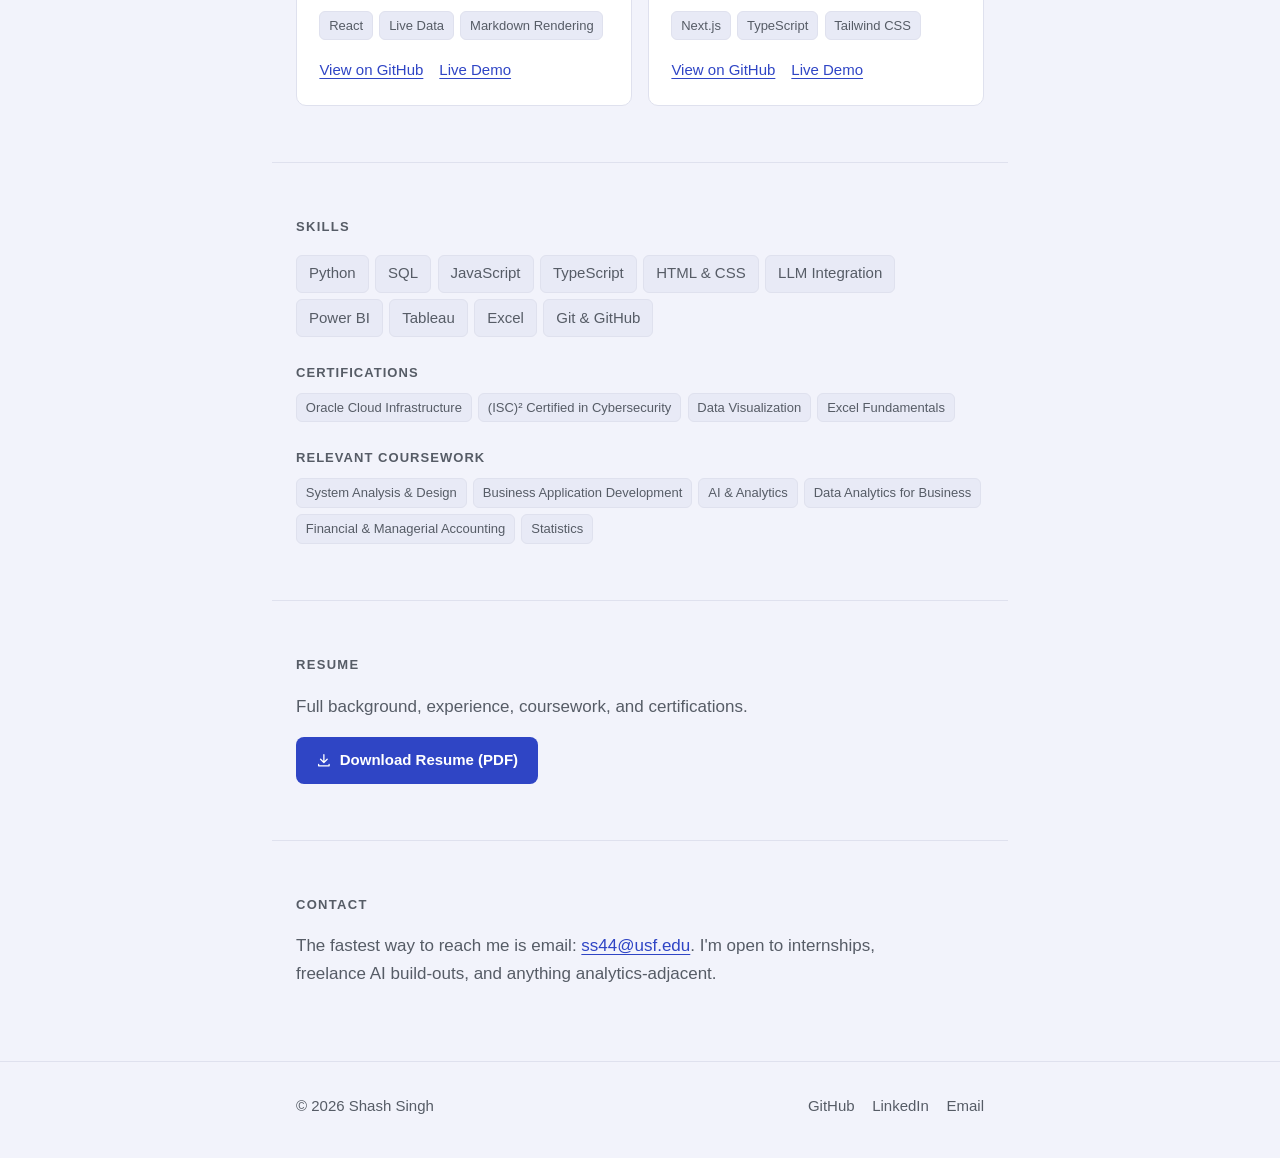
==== commit 6e25b8c4: "Link the CMG card to the written analysis The card previously offered only the source repo. The anal" ====
--- a/index.html
+++ b/index.html
@@ -113,6 +113,7 @@
         </ul>
         <p class="card-links">
           <a href="https://github.com/shash825/cmg-valuation-model">View on GitHub<span class="sr-only"> for CMG Valuation Model</span></a>
+          <a href="https://claude.ai/code/artifact/91d77397-9f45-4158-b1b1-3418f090f65c">Read the analysis<span class="sr-only"> for CMG Valuation Model</span></a>
         </p>
       </li>
 
